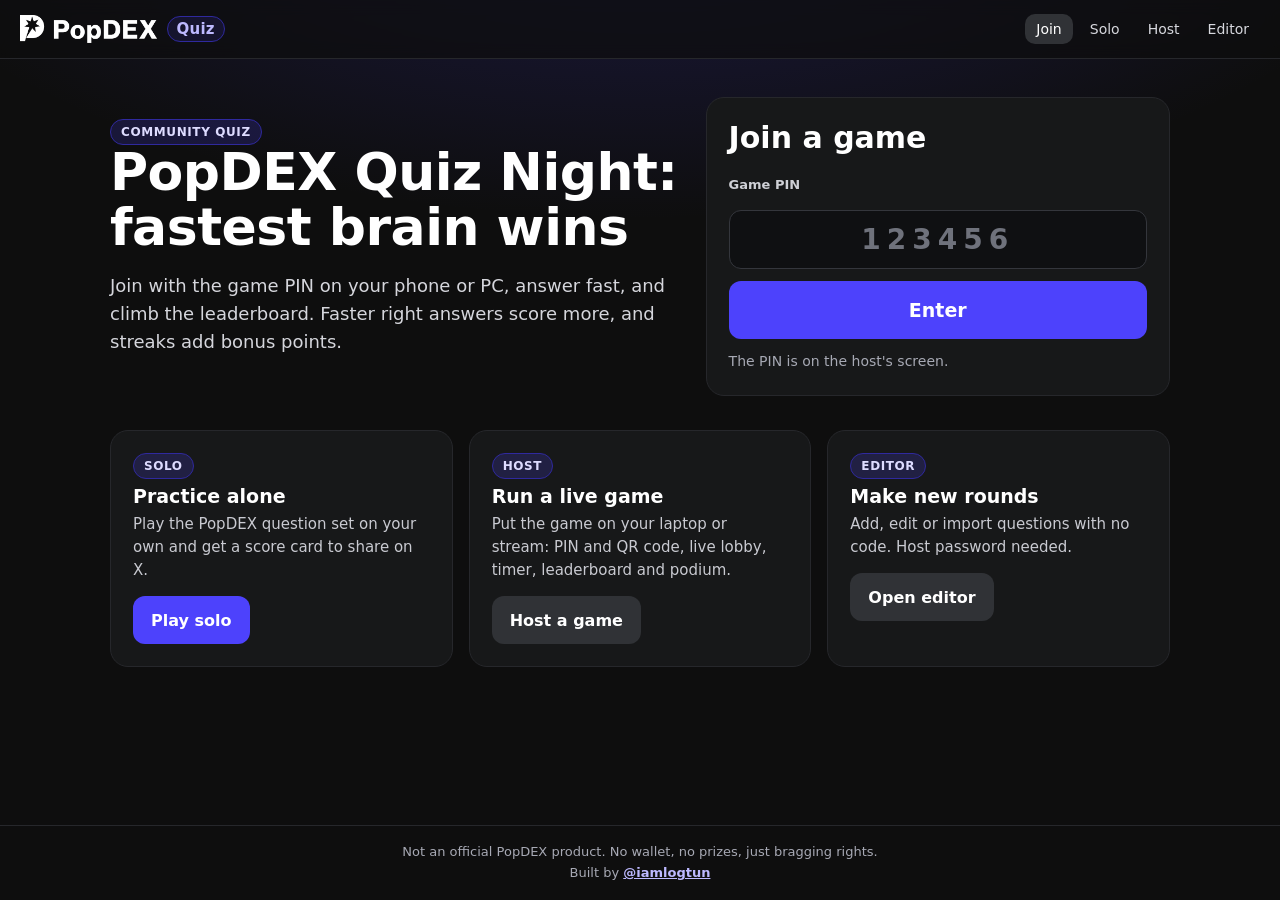
==== index.html @ 853902aa "Add site source, README and MIT license" ====
<!doctype html>
<html lang="en">
<head>
<meta charset="utf-8">
<meta name="viewport" content="width=device-width, initial-scale=1, viewport-fit=cover">
<title>PopDEX Quiz Night: fastest brain wins</title>
<meta name="description" content="Join with the game PIN on your phone or PC, answer fast, and climb the leaderboard.">
<meta name="theme-color" content="#0E0E0E">
<meta property="og:title" content="PopDEX Quiz Night: fastest brain wins">
<meta property="og:description" content="Join with the game PIN on your phone or PC, answer fast, and climb the leaderboard.">
<meta property="og:image" content="https://popdex-quiz.sites.tab.bot/og.png?v=2">
<meta name="twitter:card" content="summary_large_image">
<link rel="icon" href="favicon.png">
<link rel="apple-touch-icon" href="apple-touch-icon.png">
<link rel="stylesheet" href="styles.css?v=21">
</head>
<body>
<header class="top">
  <a class="brand" href="index.html"><img src="logo.png" alt="PopDEX" height="28"><span class="q">Quiz</span></a>
  <nav aria-label="Main"><a href="index.html" aria-current="page">Join</a><a href="solo.html">Solo</a><a href="host.html">Host</a><a href="editor.html">Editor</a></nav>
</header>
<main id="main">

<section class="hero">
  <div>
    <span class="pill">Community quiz</span>
    <h1>PopDEX Quiz Night: fastest brain wins</h1>
    <p class="lead">Join with the game PIN on your phone or PC, answer fast, and climb the leaderboard. Faster right answers score more, and streaks add bonus points.</p>
  </div>
  <form class="card join-box" id="joinForm" autocomplete="off">
    <h2>Join a game</h2>
    <label for="pin">Game PIN</label>
    <input id="pin" class="pin-input" inputmode="numeric" maxlength="7" placeholder="123456" required>
    <button class="btn primary big" type="submit">Enter</button>
    <p class="muted" style="margin:0;font-size:14px">The PIN is on the host's screen.</p>
  </form>
</section>
<section class="modes" aria-label="Ways to play">
  <div class="card"><span class="pill">Solo</span><h3>Practice alone</h3><p>Play the PopDEX question set on your own and get a score card to share on X.</p><a class="btn primary" href="solo.html">Play solo</a></div>
  <div class="card"><span class="pill">Host</span><h3>Run a live game</h3><p>Put the game on your laptop or stream: PIN and QR code, live lobby, timer, leaderboard and podium.</p><a class="btn" href="host.html">Host a game</a></div>
  <div class="card"><span class="pill">Editor</span><h3>Make new rounds</h3><p>Add, edit or import questions with no code. Host password needed.</p><a class="btn" href="editor.html">Open editor</a></div>
</section>

</main>
<footer>
  <div>Not an official PopDEX product. No wallet, no prizes, just bragging rights.</div>
  <div>Built by <a href="https://x.com/iamlogtun" target="_blank" rel="noopener">@iamlogtun</a></div>
</footer>
<script src="common.js?v=20"></script><script src="home.js?v=5"></script>
</body>
</html>
---- styles.css ----
:root{--p:#4D42FC;--p2:#645AFF;--p3:#8077FF;--p4:#BDB9FF;--p5:#DEDCFF;--d1:#2F299E;--d2:#201C5C;--bg:#0E0E0E;--bg2:#171819;--btn:#303236;--line:#26272b;--muted:#a7a9b4;
--a0:#4D42FC;--a1:#F0A23A;--a2:#18B58C;--a3:#E4487C;--ok:#22c55e;--bad:#ef4444;--r:14px;
font-family:ui-sans-serif,system-ui,-apple-system,"Segoe UI",Roboto,"Helvetica Neue",Arial,sans-serif}
*{box-sizing:border-box}
html,body{margin:0;background:var(--bg);color:#fff;-webkit-text-size-adjust:100%}
body{min-height:100vh;min-height:100dvh;display:flex;flex-direction:column;background:radial-gradient(1200px 600px at 50% -200px,rgba(77,66,252,.28),transparent 70%),var(--bg)}
a{color:var(--p4)}
a:focus-visible,button:focus-visible,input:focus-visible,select:focus-visible,textarea:focus-visible{outline:3px solid var(--p4);outline-offset:2px}
.top{display:flex;align-items:center;justify-content:space-between;gap:12px;padding:14px 20px;border-bottom:1px solid var(--line);background:rgba(14,14,14,.7);backdrop-filter:blur(8px);position:sticky;top:0;z-index:5}
.brand{display:flex;align-items:center;gap:10px;color:#fff;text-decoration:none;font-weight:800;letter-spacing:.2px}
.brand img{height:28px;width:auto;display:block}
.brand .q{font-weight:700;color:var(--p4);font-size:15px;padding:3px 9px;border:1px solid var(--d1);border-radius:999px;background:rgba(77,66,252,.12)}
.top nav{display:flex;gap:6px;flex-wrap:wrap}
.top nav a{color:#d7d8de;text-decoration:none;font-size:14px;padding:7px 11px;border-radius:10px}
.top nav a:hover,.top nav a[aria-current]{background:var(--btn);color:#fff}
main{flex:1;width:100%;max-width:1100px;margin:0 auto;padding:28px 20px 40px}
footer{border-top:1px solid var(--line);padding:16px 20px;color:var(--muted);font-size:13px;text-align:center;line-height:1.6}
footer a{color:var(--p4);font-weight:600}
h1{font-size:clamp(30px,5vw,52px);line-height:1.05;margin:0 0 12px;letter-spacing:-.5px}
h2{font-size:clamp(22px,3vw,30px);margin:0 0 10px}
p{line-height:1.55}
.muted{color:var(--muted)}
.card{background:var(--bg2);border:1px solid var(--line);border-radius:18px;padding:22px}
.btn{appearance:none;border:0;border-radius:12px;background:var(--btn);color:#fff;font:inherit;font-weight:700;font-size:16px;padding:13px 18px;cursor:pointer;display:inline-flex;align-items:center;justify-content:center;gap:8px;text-decoration:none;min-height:48px;transition:transform .06s,filter .15s}
.btn:hover{filter:brightness(1.15)}.btn:active{transform:translateY(1px)}
.btn.primary{background:var(--p)}.btn.ghost{background:transparent;border:1px solid var(--btn)}
.btn.danger{background:#3a1f25;color:#ffb4c0}
.btn[disabled],.btn[aria-disabled="true"]{opacity:.5;cursor:not-allowed}
.btn.is-busy{cursor:progress}
.btn.big{font-size:19px;padding:16px 24px;min-height:58px}
.row{display:flex;gap:12px;flex-wrap:wrap;align-items:center}
input,select,textarea{font:inherit;color:#fff;background:#0f1012;border:1px solid #34363c;border-radius:12px;padding:12px 14px;font-size:16px;width:100%}
input::placeholder,textarea::placeholder{color:#6f727c}
label{display:block;font-size:13px;font-weight:700;color:#cfd0d6;margin:0 0 6px}
.field{margin-bottom:14px}
.err{color:#ff9aa8;font-weight:600;min-height:1.4em;margin:8px 0 0}
.hide{display:none!important}
.pill{display:inline-block;font-size:12px;font-weight:800;letter-spacing:.6px;text-transform:uppercase;color:var(--p5);background:rgba(77,66,252,.18);border:1px solid var(--d1);padding:5px 10px;border-radius:999px}
.badge-community{font-size:12px;color:var(--muted)}
/* home */
.hero{display:grid;grid-template-columns:1.1fr .9fr;gap:28px;align-items:center;margin-top:10px}
.hero p.lead{font-size:18px;color:#d5d6dc;max-width:560px}
.join-box{display:flex;flex-direction:column;gap:12px}
.pin-input{font-size:28px;font-weight:800;text-align:center;letter-spacing:6px}
.modes{display:grid;grid-template-columns:repeat(3,1fr);gap:16px;margin-top:34px}
.modes .card h3{margin:6px 0 6px;font-size:19px}
.modes .card p{margin:0 0 14px;color:#c9cad1;font-size:15px}
@media (max-width:820px){.hero{grid-template-columns:1fr}.modes{grid-template-columns:1fr}}
/* answers */
.answers{display:grid;grid-template-columns:1fr 1fr;gap:12px}
.ans{position:relative;border:0;border-radius:var(--r);color:#fff;font:inherit;font-weight:800;font-size:18px;text-align:left;padding:18px 16px 18px 58px;min-height:84px;cursor:pointer;display:flex;align-items:center;line-height:1.25;word-break:break-word;box-shadow:inset 0 -4px 0 rgba(0,0,0,.25)}
.ans .shape{position:absolute;left:16px;top:50%;transform:translateY(-50%);width:28px;height:28px}
.ans.c0{background:var(--a0)}.ans.c1{background:var(--a1);color:#1d1406}.ans.c2{background:var(--a2);color:#04231a}.ans.c3{background:var(--a3)}
.ans[disabled]{cursor:default}
.ans.dim{opacity:.28}
.ans.right{outline:4px solid #fff;outline-offset:-4px}
.ans.picked{outline:4px solid #fff;outline-offset:2px}
.ans .tick{margin-left:auto;padding-left:10px;font-size:22px}
@media (max-width:520px){.answers{grid-template-columns:1fr}.ans{min-height:68px;font-size:17px}}
.answers.tf .ans{min-height:110px;font-size:22px}
@media (max-width:520px){.answers.tf{grid-template-columns:1fr 1fr}.answers.tf .ans{min-height:120px;padding:16px;justify-content:center;flex-direction:column;text-align:center}.answers.tf .ans .shape{position:static;transform:none;margin-bottom:8px}}
/* timer */
.timerbar{height:10px;border-radius:99px;background:#24252a;overflow:hidden;margin:10px 0 16px}
.timerbar i{display:block;height:100%;width:100%;background:linear-gradient(90deg,var(--p),var(--p3));transform-origin:left;transition:transform .2s linear}
.clock{width:84px;height:84px;border-radius:50%;display:grid;place-items:center;font-size:32px;font-weight:900;background:var(--d2);border:4px solid var(--p)}
.qtext{font-size:clamp(22px,3.6vw,40px);font-weight:800;line-height:1.2;margin:0}
.qmeta{display:flex;justify-content:space-between;align-items:center;gap:10px;color:var(--muted);font-weight:700;font-size:14px;margin-bottom:10px}
/* host */
.host-lobby{display:grid;grid-template-columns:1fr auto;gap:24px;align-items:start}
.pinbig{font-size:clamp(46px,8vw,96px);font-weight:900;letter-spacing:8px;line-height:1;color:#fff}
.joinurl{font-size:clamp(16px,2vw,22px);font-weight:700;color:var(--p4);word-break:break-all}
.qr{background:#fff;border-radius:16px;padding:12px;width:220px;height:220px}
.qr img,.qr svg{width:100%;height:100%;display:block;image-rendering:pixelated}
.chips{display:flex;flex-wrap:wrap;gap:10px;margin-top:14px}
.chip{background:var(--btn);border:0;color:#fff;font:inherit;font-weight:700;padding:10px 14px;border-radius:999px;font-size:16px;cursor:pointer;animation:pop .25s ease-out}
.chip:hover{background:#4a2330;text-decoration:line-through}
@keyframes pop{from{transform:scale(.6);opacity:0}to{transform:none;opacity:1}}
.dist{display:grid;grid-template-columns:repeat(4,1fr);gap:14px;align-items:end;height:220px;margin:20px 0}
.dist .bar{display:flex;flex-direction:column;justify-content:flex-end;align-items:center;height:100%;gap:8px}
.dist .bar i{display:block;width:100%;border-radius:10px 10px 4px 4px;min-height:8px;transition:height .5s}
.dist .bar b{font-size:22px}
.lb{list-style:none;padding:0;margin:0;display:flex;flex-direction:column;gap:8px}
.lb li{display:flex;align-items:center;gap:14px;background:var(--bg2);border:1px solid var(--line);border-radius:12px;padding:12px 16px;font-weight:800;font-size:18px}
.lb li .n{width:30px;color:var(--p4)}
.lb li .s{margin-left:auto;font-variant-numeric:tabular-nums}
.lb li .st{font-size:13px;color:#ffcf8a;font-weight:700}
.lb li:first-child{background:linear-gradient(90deg,rgba(77,66,252,.45),var(--bg2))}
.podium{display:grid;grid-template-columns:1fr 1fr 1fr;align-items:end;gap:14px;max-width:760px;margin:24px auto 30px}
.podium .pl{display:flex;flex-direction:column;align-items:center;gap:8px;text-align:center}
.podium .name{font-weight:900;font-size:20px;word-break:break-word}
.podium .pts{color:var(--p4);font-weight:800}
.podium .step{width:100%;border-radius:14px 14px 0 0;display:grid;place-items:center;font-size:44px;font-weight:900;animation:rise .8s ease-out both}
.podium .p1 .step{height:200px;background:linear-gradient(var(--p),var(--d1))}
.podium .p2 .step{height:150px;background:linear-gradient(var(--p3),var(--d1));animation-delay:.25s}
.podium .p3 .step{height:110px;background:linear-gradient(var(--d1),var(--d2));animation-delay:.5s}
@keyframes rise{from{transform:scaleY(0);transform-origin:bottom}to{transform:scaleY(1);transform-origin:bottom}}
table.rank{width:100%;border-collapse:collapse;font-size:15px}
table.rank th,table.rank td{padding:10px 8px;border-bottom:1px solid var(--line);text-align:left}
table.rank td.num,table.rank th.num{text-align:right;font-variant-numeric:tabular-nums}
.center{text-align:center}
.status-big{font-size:clamp(26px,6vw,40px);font-weight:900;margin:8px 0}
.feedback{border-radius:20px;padding:30px 20px;text-align:center}
.feedback.good{background:linear-gradient(160deg,#16a34a,#0f5c2e)}
.feedback.bad{background:linear-gradient(160deg,#dc2626,#6b1414)}
.feedback.none{background:var(--btn)}
.feedback .big{font-size:36px;font-weight:900;margin:4px 0}
.feedback .plus{font-size:24px;font-weight:900;background:rgba(0,0,0,.25);display:inline-block;padding:6px 14px;border-radius:999px;margin-top:8px}
.statbar{display:flex;justify-content:space-between;gap:10px;background:var(--bg2);border:1px solid var(--line);border-radius:14px;padding:12px 16px;font-weight:800;margin-top:14px}
.statbar span{color:var(--muted);font-weight:600;font-size:13px;display:block}
.spinner{width:42px;height:42px;border-radius:50%;border:5px solid var(--btn);border-top-color:var(--p);animation:spin 1s linear infinite;margin:20px auto}
@keyframes spin{to{transform:rotate(360deg)}}
.toast{position:fixed;left:50%;bottom:20px;transform:translateX(-50%);background:#24252a;border:1px solid #3a3c43;padding:12px 18px;border-radius:12px;font-weight:700;z-index:20;max-width:92vw}
/* editor */
.qedit{border:1px solid var(--line);border-radius:16px;padding:16px;margin-bottom:14px;background:var(--bg2)}
.qedit .opts{display:grid;grid-template-columns:1fr 1fr;gap:10px}
.qedit .opt{display:flex;gap:8px;align-items:center}
.qedit .opt input[type=radio]{width:22px;height:22px;flex:none;accent-color:var(--p)}
.qedit .head{display:flex;justify-content:space-between;align-items:center;gap:10px;margin-bottom:10px;flex-wrap:wrap}
.qedit .tools{display:flex;gap:6px}
.qedit .tools .btn{min-height:38px;padding:8px 12px;font-size:14px}
.grid2{display:grid;grid-template-columns:2fr 1fr 1fr;gap:10px}
@media (max-width:640px){.qedit .opts,.grid2{grid-template-columns:1fr}.host-lobby{grid-template-columns:1fr}.qr{margin:0 auto}}
.sticky-save{position:sticky;bottom:0;background:linear-gradient(transparent,var(--bg) 30%);padding:18px 0 6px;display:flex;gap:10px;flex-wrap:wrap}
canvas.card-preview{width:100%;max-width:560px;height:auto;border-radius:14px;display:block;margin:0 auto;border:1px solid var(--line)}
.wrap-narrow{max-width:560px;margin:0 auto}

@media (max-width:520px){.top{padding:10px 12px}.brand img{height:22px}.brand .q{display:none}.top nav{gap:2px;flex-wrap:nowrap}.top nav a{padding:6px 8px;font-size:13px}main{padding:20px 14px 32px}}
.ans.dim{filter:grayscale(.7)}

/* X identity (2026-10-31) */
.xin{display:flex;align-items:center;background:#0f1012;border:1px solid #34363c;border-radius:12px;overflow:hidden}
.xin:focus-within{outline:2px solid var(--p3,#8077FF);outline-offset:1px}
.xin .at{padding:0 4px 0 14px;color:var(--muted,#a7a9b4);font-weight:800;font-size:18px}
.xin input{border:0 !important;outline:0 !important;background:transparent !important;flex:1;min-width:0;box-shadow:none !important;padding-left:2px !important}
.xprev{display:flex;align-items:center;gap:12px;min-height:64px;padding:10px 14px;border-radius:12px;background:rgba(77,66,252,.10);border:1px dashed rgba(189,185,255,.3);font-size:15px;line-height:1.35}
.xprev[data-state="found"]{border-style:solid;border-color:rgba(128,119,255,.8);background:rgba(77,66,252,.22)}
.xprev[data-state="notfound"],.xprev[data-state="invalid"]{border-color:rgba(255,107,129,.6);background:rgba(255,107,129,.08)}
.xprev .xp-err{color:#ff8fa1;font-weight:700}
.xprev .xp-ok{margin-left:auto;color:#7dffb0;font-weight:900;font-size:22px}
.xprev .who-n{font-size:18px}
.xp-spin{width:20px;height:20px;border-radius:50%;border:3px solid rgba(189,185,255,.25);border-top-color:#BDB9FF;animation:spin .8s linear infinite;flex:none}
@keyframes spin{to{transform:rotate(360deg)}}
.av{width:32px;height:32px;border-radius:50%;object-fit:cover;flex:none;background:#2F299E;display:inline-grid;place-items:center;color:#fff;font-weight:900;font-size:14px;vertical-align:middle}
.av.xp-av{width:48px;height:48px;font-size:20px}
.av.lg{width:84px;height:84px;font-size:34px;border:3px solid #8077FF}
.av.pod{width:64px;height:64px;font-size:26px;border:3px solid #8077FF}
.who{display:inline-flex;align-items:center;gap:10px;min-width:0;max-width:100%;vertical-align:middle}
.who-t{display:flex;flex-direction:column;min-width:0;line-height:1.2;text-align:left}
.who-n{font-weight:800;overflow:hidden;text-overflow:ellipsis;white-space:nowrap}
.who-h{font-weight:600;font-size:.78em;color:var(--p4,#BDB9FF);overflow:hidden;text-overflow:ellipsis;white-space:nowrap}
.who.sm .av{width:26px;height:26px;font-size:12px}
.statbar span.who{display:inline-flex;align-items:center;gap:8px;color:#fff;font-size:inherit;margin-top:2px}
.statbar span.who-t{display:flex;flex-direction:column;color:#fff;font-size:inherit}
.statbar span.who-n{display:block;color:#fff;font-size:15px;font-weight:800}
.statbar span.who-h{display:block;font-size:12px;color:var(--p4,#BDB9FF);font-weight:600}
.statbar span.av{display:inline-grid;font-size:12px;color:#fff}
.statbar > div{min-width:0}
.statbar .sb-who{flex:1 1 auto;max-width:55%}
.chip{display:inline-flex;align-items:center;max-width:100%;padding:6px 14px 6px 6px}
.chip .who-h{font-size:12px}
.lb li{min-width:0}
.lb li .who{flex:0 1 auto;min-width:0}
.podium .pl{min-width:0}
.podium .name{max-width:100%;overflow:hidden;text-overflow:ellipsis}
.podium .hdl{color:var(--p4,#BDB9FF);font-weight:600;font-size:14px;margin-top:-6px;max-width:100%;overflow:hidden;text-overflow:ellipsis;white-space:nowrap}
table.rank td a{color:var(--p4,#BDB9FF)}
.me-big{display:flex;flex-direction:column;align-items:center;gap:4px;margin:6px 0 4px}
.me-big .who-n{font-size:22px;max-width:100%}
.me-big .who-h{font-size:15px}
.solo-id{display:flex;flex-direction:column;gap:10px;text-align:left;max-width:420px;margin:16px auto 6px}

.chips .chip{font-size:19px;gap:0}
.chips .chip .av{width:40px;height:40px;font-size:16px}
.chips .chip .who-h{font-size:13px}

/* "Select two answers" (2026-10-31) */
.badge2{display:inline-block;font-size:12px;font-weight:900;letter-spacing:.5px;text-transform:uppercase;color:#fff;background:var(--p,#4D42FC);padding:4px 10px;border-radius:999px;vertical-align:middle}
.multi-hint{margin:0 0 12px;display:flex;gap:10px;align-items:center;flex-wrap:wrap}
.ans.sel{outline:4px solid #fff;outline-offset:2px;transform:scale(.98)}
.ans.sel::after{content:"✓";position:absolute;right:12px;top:10px;width:28px;height:28px;border-radius:50%;background:#fff;color:#111;font-size:18px;font-weight:900;display:flex;align-items:center;justify-content:center}
.multi-pick .answers:has(.ans.sel ~ .ans.sel) .ans:not(.sel),.multi-pick .answers:has(.ans.sel + .ans.sel) .ans:not(.sel){opacity:.55}
.multi-submit{width:100%;margin-top:14px}
.multi-submit[disabled]{opacity:.45;cursor:not-allowed}
.multi-tip{margin:-2px 0 8px;font-size:14px;color:var(--p5,#BDB9FF)}
.qedit .opt input[type=checkbox]{width:22px;height:22px;flex:none;accent-color:var(--p)}

/* "Type the answer" (2026-10-31) */
.typein input{font-size:20px;padding:14px 16px;border-radius:14px;width:100%;box-sizing:border-box}
.typein .multi-submit{margin-top:12px}
.typed-locked,.text-answer{display:flex;flex-direction:column;gap:4px;align-items:center;text-align:center;background:var(--btn,#1d1e22);border-radius:16px;padding:16px;overflow-wrap:anywhere}
.typed-locked b,.text-answer b{font-size:24px;font-weight:900}
.text-answer{border:2px solid #16a34a}
.text-answer.big-ans b{font-size:44px}
.text-answer small{font-size:15px;color:var(--p5,#BDB9FF);font-weight:600}
.ok-t{color:#4ade80}.bad-t{color:#f87171}
.text-wait{text-align:center;font-size:22px;font-weight:800;padding:26px 10px;color:var(--p5,#BDB9FF)}
.typing-dots{display:inline-flex;gap:5px;margin-right:8px;vertical-align:middle}
.typing-dots i{width:9px;height:9px;border-radius:50%;background:currentColor;animation:pqdot 1.2s infinite ease-in-out}
.typing-dots i:nth-child(2){animation-delay:.15s}.typing-dots i:nth-child(3){animation-delay:.3s}
@keyframes pqdot{0%,80%,100%{opacity:.25;transform:translateY(0)}40%{opacity:1;transform:translateY(-4px)}}
@media (prefers-reduced-motion:reduce){.typing-dots i{animation:none}}
.text-stats{display:grid;grid-template-columns:repeat(3,1fr);gap:10px;margin:16px 0}
.text-stats div{background:var(--btn,#1d1e22);border-radius:14px;padding:12px;text-align:center}
.text-stats b{display:block;font-size:32px;font-weight:900}.text-stats span{color:var(--muted,#a7a9b4);font-size:14px}
.wrong-list ol{list-style:none;margin:0;padding:0;display:grid;gap:8px}
.wrong-list li{display:flex;justify-content:space-between;gap:12px;background:rgba(220,38,38,.15);border:1px solid rgba(220,38,38,.4);border-radius:12px;padding:10px 14px;font-weight:700}
.wrong-list .wt{overflow-wrap:anywhere;min-width:0}.wrong-list .wn{flex:none;color:#fca5a5}
.qedit .text-acc{grid-template-columns:1fr}
.qedit .text-acc .opt .btn{min-height:40px;padding:6px 12px}

/* episode badge (2026-11-01) */
.ep-badge{display:inline-block;font-size:12px;font-weight:900;letter-spacing:.6px;color:#0E0E0E;background:#AEF061;padding:5px 10px;border-radius:999px;line-height:1.2;vertical-align:middle;white-space:nowrap}
.ep-badge.lg{font-size:clamp(16px,2.4vw,26px);padding:6px 14px}
.pin-ep{display:flex;align-items:center;flex-wrap:wrap;gap:10px 14px}
.btn.ep-edit{min-height:34px;padding:6px 10px;font-size:13px}
h1 .ep-badge{vertical-align:middle;margin-left:6px}

/* sound on/off button (sound.js, 2026-11-01) */
.snd-btn{flex:0 0 auto;display:inline-flex;align-items:center;justify-content:center;width:38px;height:38px;padding:0;margin-left:2px;border-radius:10px;border:1px solid var(--line);background:var(--btn);color:#fff;cursor:pointer;-webkit-tap-highlight-color:transparent}
.snd-btn:hover{border-color:var(--p3,#8077FF)}
.snd-btn:focus-visible{outline:2px solid var(--p3,#8077FF);outline-offset:2px}
.snd-btn.off{color:#a7a9b4;background:transparent}
.top nav{margin-left:auto}
@media (max-width:520px){.snd-btn{width:34px;height:34px}}

/* auto-advance + phone leaderboard (2026-11-01) */
.autobar{margin:14px 0 0;text-align:left}
.autobar .autotxt{font-weight:800;font-size:15px;color:var(--p5)}
.autobar .timerbar{margin:8px 0 0;height:8px}
.autobar .timerbar i{transition:transform .2s linear}
.autobar.paused .autotxt{color:#ffcf8a}
.autobar.paused .timerbar i{background:#5a5c66}
#pauseBtn.on{border-color:#ffcf8a;color:#ffcf8a}
.mv{font-size:12px;font-weight:800;white-space:nowrap}
.mv.up{color:var(--ok)}
.mv.down{color:var(--bad)}
.lb-title{margin:18px 0 10px;font-size:20px}
.lb-phone{text-align:left}
.lb-phone li{font-size:15px;padding:9px 12px;gap:10px}
.lb-phone li .n{width:22px}
.lb li.me{border:2px solid #AEF061;background:linear-gradient(90deg,rgba(174,240,97,.18),var(--bg2))}
.you-tag{font-size:11px;font-weight:900;color:#0E0E0E;background:#AEF061;padding:2px 7px;border-radius:999px;white-space:nowrap}
.lb li.you-row{justify-content:center;margin-top:6px}
.you-line{font-weight:900}
.ended-box .row .btn{min-width:140px}

/* late joining (2026-11-01): note on a late joiner's phone */
.late-note{display:table;margin:0 auto 12px;padding:6px 12px;border-radius:999px;background:rgba(100,90,255,.18);border:1px solid rgba(128,119,255,.45);color:#DEDCFF;font-size:13px;font-weight:700;text-align:center;transition:opacity .4s}
.late-note.gone{opacity:0}

/* ---- 2026-11-01 evening: phone leaderboard top 10 (compact; countdown pinned at the top) ---- */
.lb-card .autobar{position:sticky;top:0;z-index:4;margin:-8px -10px 12px;padding:8px 10px 10px;background:var(--bg2);border-radius:12px;box-shadow:0 6px 14px -8px rgba(0,0,0,.8)}
.lb-card .status-big{margin:10px 0 2px}
.lb-card .status-big + p{margin:4px 0}
.lb-card .lb-title{margin:12px 0 8px;font-size:18px}
.lb10{gap:5px}
.lb10 li{font-size:14px;padding:6px 10px;gap:8px;border-radius:10px}
.lb10 li .n{width:20px;font-size:13px}
.lb10 li .av{width:26px;height:26px;font-size:11px}
.lb10 li .who-h{font-size:11px}
.lb10 li.you-row{padding:8px 10px}

/* ---- metallic podium: gold / silver / bronze ---- */
.podium.metal{--gold:linear-gradient(160deg,#FFF7C9 0%,#FBDD6E 16%,#E8B021 38%,#B97A06 55%,#F6CF52 72%,#FFF0A6 82%,#A86E02 100%);
  --silver:linear-gradient(160deg,#FFFFFF 0%,#E9ECF1 16%,#B9C0CA 38%,#878F9B 55%,#D7DCE3 72%,#F7F8FA 82%,#737B87 100%);
  --bronze:linear-gradient(160deg,#FFE0C2 0%,#F0AE73 16%,#C77735 38%,#8E4A1A 55%,#DC9154 72%,#F7C495 82%,#6E3510 100%);
  position:relative;gap:12px;margin:34px auto 30px;padding-top:6px}
.podium.metal .pl{position:relative}
.podium.metal .avwrap{position:relative;display:grid;place-items:center;margin-bottom:2px}
.podium.metal .ring{display:inline-grid;place-items:center;padding:4px;border-radius:50%;position:relative}
.podium.metal .ring .av{border:3px solid #141416;margin:0}
.podium.metal .gold .ring{background:var(--gold);box-shadow:0 0 0 1px rgba(255,240,170,.35),0 0 26px 4px rgba(249,200,60,.45)}
.podium.metal .silver .ring{background:var(--silver);box-shadow:0 0 0 1px rgba(255,255,255,.3),0 0 20px 2px rgba(210,218,230,.32)}
.podium.metal .bronze .ring{background:var(--bronze);box-shadow:0 0 0 1px rgba(255,210,170,.3),0 0 20px 2px rgba(220,140,80,.32)}
.podium.metal .gold .ring .av{width:84px;height:84px;font-size:32px}
.podium.metal .crown{position:absolute;top:-30px;left:50%;width:44px;height:28px;transform:translateX(-50%) rotate(-8deg);filter:drop-shadow(0 2px 6px rgba(249,200,60,.55));z-index:2}
.podium.metal .name{font-size:19px}
.podium.metal .pts{font-weight:900;font-variant-numeric:tabular-nums;-webkit-background-clip:text;background-clip:text;color:transparent}
.podium.metal .gold .pts{background-image:linear-gradient(90deg,#FBDD6E,#FFF3B8,#E8B021)}
.podium.metal .silver .pts{background-image:linear-gradient(90deg,#C9CED6,#FFFFFF,#A9B0BA)}
.podium.metal .bronze .pts{background-image:linear-gradient(90deg,#E59A5B,#FFD2A6,#C77735)}
.podium.metal .step{position:relative;overflow:hidden;align-items:start;padding-top:16px;border-radius:14px 14px 4px 4px;
  box-shadow:inset 0 2px 0 rgba(255,255,255,.65),inset 0 -10px 18px rgba(0,0,0,.28),inset 2px 0 0 rgba(255,255,255,.25),inset -2px 0 0 rgba(0,0,0,.18)}
.podium.metal .gold .step{background:var(--gold);box-shadow:inset 0 2px 0 rgba(255,255,255,.7),inset 0 -10px 18px rgba(90,55,0,.35),0 0 40px -6px rgba(249,200,60,.55)}
.podium.metal .silver .step{background:var(--silver);box-shadow:inset 0 2px 0 rgba(255,255,255,.8),inset 0 -10px 18px rgba(40,45,55,.3),0 0 30px -8px rgba(220,226,236,.4)}
.podium.metal .bronze .step{background:var(--bronze);box-shadow:inset 0 2px 0 rgba(255,225,195,.7),inset 0 -10px 18px rgba(60,25,5,.35),0 0 30px -8px rgba(220,140,80,.42)}
.podium.metal .step::after{content:"";position:absolute;inset:-20% auto -20% 0;width:45%;background:linear-gradient(105deg,transparent 0%,rgba(255,255,255,0) 20%,rgba(255,255,255,.7) 50%,rgba(255,255,255,0) 80%,transparent 100%);transform:translateX(-160%) skewX(-12deg);animation:pqshine 3.6s ease-in-out 1.2s infinite;pointer-events:none}
.podium.metal .silver .step::after{animation-delay:1.6s}
.podium.metal .bronze .step::after{animation-delay:2s}
@keyframes pqshine{0%{transform:translateX(-160%) skewX(-12deg)}45%,100%{transform:translateX(330%) skewX(-12deg)}}
.podium.metal .medal{width:58px;height:58px;border-radius:50%;display:grid;place-items:center;font-size:30px;font-weight:900;position:relative;z-index:1;
  border:3px solid rgba(255,255,255,.55);box-shadow:0 4px 10px rgba(0,0,0,.35),inset 0 -4px 8px rgba(0,0,0,.25),inset 0 3px 6px rgba(255,255,255,.6)}
.podium.metal .gold .medal{background:radial-gradient(circle at 35% 30%,#FFF8D2,#F6CF52 40%,#C8890A 75%,#8A5A00);color:#6B4300;text-shadow:0 1px 0 rgba(255,245,200,.8)}
.podium.metal .silver .medal{background:radial-gradient(circle at 35% 30%,#FFFFFF,#D9DEE5 40%,#9BA3AE 75%,#636B76);color:#3E444D;text-shadow:0 1px 0 rgba(255,255,255,.85)}
.podium.metal .bronze .medal{background:radial-gradient(circle at 35% 30%,#FFE6CC,#E3995A 40%,#A85D24 75%,#6B330E);color:#4E2408;text-shadow:0 1px 0 rgba(255,220,190,.7)}
.podium.metal .spk{position:absolute;font-style:normal;color:#FFF1A8;text-shadow:0 0 8px rgba(255,220,100,.95);font-size:16px;opacity:0;animation:pqtw 2.4s ease-in-out infinite;z-index:2;pointer-events:none}
.podium.metal .spk.s1{top:-6px;left:-14px}.podium.metal .spk.s2{top:12px;right:-18px;font-size:12px;animation-delay:.7s}
.podium.metal .spk.s3{bottom:4px;left:-20px;font-size:11px;animation-delay:1.3s}.podium.metal .spk.s4{top:-26px;right:-6px;font-size:13px;animation-delay:1.9s}
@keyframes pqtw{0%,100%{opacity:0;transform:scale(.4) rotate(0)}50%{opacity:1;transform:scale(1.1) rotate(45deg)}}
.podium.metal .p1 .step{height:210px}.podium.metal .p2 .step{height:155px}.podium.metal .p3 .step{height:115px}
/* compact podium on phones (player final screen, ended screen) */
.podium.metal.mini{gap:8px;margin:30px auto 6px;max-width:360px}
.podium.metal.mini .ring{padding:3px}
.podium.metal.mini .av.pod{width:46px;height:46px;font-size:18px;border-width:2px}
.podium.metal.mini .gold .ring .av{width:58px;height:58px;font-size:22px}
.podium.metal.mini .crown{top:-24px;width:34px;height:22px}
.podium.metal.mini .name{font-size:14px}
.podium.metal.mini .hdl{font-size:12px;margin-top:-6px}
.podium.metal.mini .pts{font-size:13px}
.podium.metal.mini .step{padding-top:10px}
.podium.metal.mini .medal{width:38px;height:38px;font-size:19px;border-width:2px}
.podium.metal.mini .p1 .step{height:112px}.podium.metal.mini .p2 .step{height:84px}.podium.metal.mini .p3 .step{height:62px}
.podium.metal.mini .spk{font-size:12px}
@media (max-width:520px){
  .podium.metal:not(.mini){gap:8px;margin-top:36px}
  .podium.metal:not(.mini) .av.pod{width:52px;height:52px;font-size:20px}
  .podium.metal:not(.mini) .gold .ring .av{width:64px;height:64px;font-size:24px}
  .podium.metal:not(.mini) .name{font-size:15px}
  .podium.metal:not(.mini) .medal{width:44px;height:44px;font-size:22px}
  .podium.metal:not(.mini) .p1 .step{height:150px}.podium.metal:not(.mini) .p2 .step{height:112px}.podium.metal:not(.mini) .p3 .step{height:84px}
}
.confetti{position:absolute;inset:-40px 0 0 0;pointer-events:none;overflow:hidden;z-index:5}
.confetti i{position:absolute;top:-14px;width:7px;height:12px;border-radius:2px;opacity:0;animation:pqfall linear forwards}
@keyframes pqfall{0%{opacity:0;transform:translate(0,0) rotate(0)}8%{opacity:1}85%{opacity:1}100%{opacity:0;transform:translate(var(--x),420px) rotate(var(--r))}}
@media (prefers-reduced-motion:reduce){
  .podium.metal .step{animation:none}
  .podium.metal .step::after{animation:none;display:none}
  .podium.metal .spk{animation:none;opacity:.85}
  .confetti{display:none}
}

/* v16 tweaks: keep the player's own row on screen at 390px; podium names never break mid-word */
.lb-card .status-big{font-size:26px;margin:8px 0 0}
.lb-card .status-big + p{font-size:17px !important;margin:2px 0 0}
.lb-card .status-big ~ p.muted{margin:2px 0 0;font-size:14px}
.lb-card .lb-title{margin:10px 0 6px;font-size:17px}
.podium.metal .name{white-space:nowrap;overflow:hidden;text-overflow:ellipsis;max-width:100%}
.podium.metal.mini{grid-template-columns:1fr 1.25fr 1fr}
@media (max-width:520px){.podium.metal{grid-template-columns:1fr 1.25fr 1fr}}

/* host top-10 leaderboard: compact rows so all 10 + the countdown fit a laptop screen (1280x800) */
.lb-host{gap:5px}
.lb-host li{padding:7px 14px;font-size:17px;border-radius:10px}
.lb-host li .av{width:28px;height:28px;font-size:12px}
.lb-host li .who-h{font-size:12px}
.card:has(> .lb-host) > h2{margin:0 0 2px}
.card:has(> .lb-host) > p.muted{margin-bottom:10px}
@media (max-width:520px){.lb-host li{font-size:15px;padding:6px 10px;gap:8px}.lb-host li .n{width:20px}}

/* player lobby "who's here" list (2026-11-01) */
.whos-here{margin-top:14px;padding:14px 14px 12px;text-align:left}
.wh-head{display:flex;align-items:center;justify-content:space-between;gap:10px;margin:0 0 10px}
.wh-head h3{margin:0;font-size:17px;font-weight:900;letter-spacing:.2px}
.wh-grid{list-style:none;margin:0;padding:2px;display:grid;grid-template-columns:repeat(auto-fill,minmax(150px,1fr));gap:8px;max-height:min(38vh,320px);overflow-y:auto;overscroll-behavior:contain;-webkit-overflow-scrolling:touch;scrollbar-width:thin;scrollbar-color:var(--d1) transparent}
.wh-grid::-webkit-scrollbar{width:6px}.wh-grid::-webkit-scrollbar-thumb{background:var(--d1);border-radius:6px}
.wh{display:flex;align-items:center;gap:8px;min-width:0;padding:6px 8px 6px 6px;border-radius:12px;background:rgba(77,66,252,.12);border:1px solid var(--d2)}
.wh .av{width:30px;height:30px;font-size:13px}
.wh-t{display:flex;flex-direction:column;min-width:0;flex:1;line-height:1.2}
.wh-n{font-weight:800;font-size:14px;white-space:nowrap;overflow:hidden;text-overflow:ellipsis}
.wh-h{font-size:12px;color:var(--p4);white-space:nowrap;overflow:hidden;text-overflow:ellipsis}
.wh.you{background:rgba(174,240,97,.12);border-color:#AEF061}
.wh-you{flex:none;font-size:11px;font-weight:900;text-transform:uppercase;letter-spacing:.5px;color:#0E0E0E;background:#AEF061;border-radius:999px;padding:2px 7px}
.wh.pop{animation:whpop .45s cubic-bezier(.2,1.4,.4,1) both}
@keyframes whpop{0%{opacity:0;transform:scale(.6)}100%{opacity:1;transform:none}}
@media (prefers-reduced-motion:reduce){.wh.pop{animation:none}}
.lobby-me{padding:18px 18px 16px}
.lobby-me .status-big{margin:6px 0 4px}
.lobby-me .av.lg{width:64px;height:64px;font-size:26px}
.lobby-me p.muted{margin:8px 0 0}
.lobby-me .spinner{width:28px;height:28px;border-width:4px;margin:10px auto 0}
.wh.you{grid-column:1/-1}

/* Podium option D: Arena Reveal (Nov 2 2026) */
/* Option D — Arena Reveal */
.podium.vD{--gold:linear-gradient(90deg,#9A6400,#E8B021 20%,#FFF3B8 45%,#F6CF52 60%,#B97A06 85%,#7A4E00);
  --silver:linear-gradient(90deg,#5F6670,#AEB5BF 20%,#FFFFFF 45%,#D9DEE5 60%,#8C949F 85%,#4F555E);
  --bronze:linear-gradient(90deg,#6B330E,#C7712F 20%,#FFD2A6 45%,#E59A5B 60%,#A85D24 85%,#5A2A0A);
  position:relative;isolation:isolate;display:grid;grid-template-columns:1fr 1.15fr 1fr;align-items:end;gap:10px;max-width:760px;margin:10px auto 30px;padding:70px 10px 34px;
  border-radius:22px;overflow:hidden;background:radial-gradient(120% 70% at 50% 0%,#201C5C 0%,#120f33 45%,#0b0b14 80%)}
/* spotlights from above */
.podium.vD .lights{position:absolute;inset:0;z-index:-1;pointer-events:none}
.podium.vD .lights b{position:absolute;top:-10%;width:46%;height:100%;transform-origin:50% 0;-webkit-mask:linear-gradient(180deg,#000,rgba(0,0,0,.5) 60%,transparent 92%);mask:linear-gradient(180deg,#000,rgba(0,0,0,.5) 60%,transparent 92%);filter:blur(5px)}
.podium.vD .lights .l1{left:27%;background:linear-gradient(180deg,rgba(255,243,184,.55),rgba(249,212,92,.12));clip-path:polygon(44% 0,56% 0,100% 100%,0 100%);animation:vDsway1 6s ease-in-out infinite}
.podium.vD .lights .l2{left:-6%;background:linear-gradient(180deg,rgba(189,185,255,.45),rgba(100,90,255,.08));clip-path:polygon(40% 0,52% 0,100% 100%,10% 100%);transform:rotate(14deg);animation:vDsway2 7s ease-in-out infinite}
.podium.vD .lights .l3{right:-6%;background:linear-gradient(180deg,rgba(189,185,255,.45),rgba(100,90,255,.08));clip-path:polygon(48% 0,60% 0,90% 100%,0 100%);transform:rotate(-14deg);animation:vDsway3 7s ease-in-out infinite}
/* confetti sprinkle */
.podium.vD .bits{position:absolute;inset:0 0 45% 0;z-index:-1;pointer-events:none}
.podium.vD .bits i{position:absolute;width:6px;height:10px;border-radius:1px;transform:rotate(var(--r));opacity:.9;animation:vDflutter 3.4s ease-in-out infinite}
.podium.vD .bits i:nth-child(3n){width:5px;height:5px;border-radius:50%}
/* curved stage floor */
.podium.vD .stage{position:absolute;z-index:-1;left:-8%;right:-8%;bottom:-70px;height:150px;border-radius:50%;
  background:radial-gradient(60% 60% at 50% 30%,#4D42FC 0%,#2F299E 40%,#1a1659 70%,#0e0c2a 100%);border-top:2px solid #BDB9FF;box-shadow:0 -10px 40px rgba(128,119,255,.55),inset 0 12px 30px rgba(222,220,255,.25)}
.podium.vD .pl{display:flex;flex-direction:column;align-items:center;min-width:0;text-align:center}
.podium.vD .float{display:flex;flex-direction:column;align-items:center;max-width:100%;min-width:0;padding-bottom:12px;animation:vDpop .6s cubic-bezier(.2,.9,.3,1.3) both}
.podium.vD .float .avwrap{animation:vDbob 3.2s ease-in-out infinite}
.podium.vD .avwrap{position:relative;display:grid;place-items:center;margin-bottom:6px}
.podium.vD .ring{position:relative;display:inline-grid;place-items:center;padding:3px;border-radius:50%;background:linear-gradient(160deg,#BDB9FF,#4D42FC)}
.podium.vD .ring::after{content:"";position:absolute;inset:-8px;border-radius:50%;border:2px solid rgba(189,185,255,.45);box-shadow:0 0 18px rgba(128,119,255,.6),inset 0 0 12px rgba(128,119,255,.4)}
.podium.vD .gold .ring{background:var(--gold)}.podium.vD .gold .ring::after{border-color:rgba(249,212,92,.6);box-shadow:0 0 26px rgba(249,200,60,.55),inset 0 0 14px rgba(249,200,60,.35)}
.podium.vD .silver .ring{background:var(--silver)}.podium.vD .bronze .ring{background:var(--bronze)}
.podium.vD .ring .av{border:3px solid #141416;margin:0;width:64px;height:64px}
.podium.vD .gold .ring .av{width:86px;height:86px;font-size:32px}
.podium.vD .crown{position:absolute;top:-34px;left:50%;width:44px;height:28px;transform:translateX(-50%) rotate(-8deg);filter:drop-shadow(0 2px 6px rgba(249,200,60,.7));z-index:2}
.podium.vD .name{font-weight:900;font-size:18px;line-height:1.2;max-width:100%;overflow:hidden;text-overflow:ellipsis;white-space:nowrap;text-shadow:0 2px 8px rgba(0,0,0,.6)}
.podium.vD .hdl{margin-top:1px;line-height:1.2;color:var(--p4);font-weight:600;font-size:13px;max-width:100%;overflow:hidden;text-overflow:ellipsis;white-space:nowrap}
/* round pedestals (cylinders) */
.podium.vD .ped{position:relative;width:100%;animation:vDrise .8s cubic-bezier(.2,.9,.3,1.1) both}
.podium.vD .cap{position:relative;z-index:2;height:26px;margin-bottom:-13px;border-radius:50%;background:var(--rim);box-shadow:0 0 18px var(--glow)}
.podium.vD .cap::after{content:"";position:absolute;inset:3px 5px;border-radius:50%;background:radial-gradient(70% 90% at 50% 40%,#8077FF,#4D42FC 60%,#2F299E)}
.podium.vD .body{position:relative;display:flex;flex-direction:column;align-items:center;justify-content:flex-start;padding-top:18px;border-radius:0 0 50% 50% / 0 0 13px 13px;
  background:linear-gradient(90deg,#16133f 0%,#2F299E 22%,#4D42FC 46%,#2F299E 70%,#120f33 100%);box-shadow:inset 0 -6px 12px rgba(0,0,0,.35)}
.podium.vD .gold{--rim:var(--gold);--glow:rgba(249,200,60,.55)}.podium.vD .silver{--rim:var(--silver);--glow:rgba(210,218,230,.4)}.podium.vD .bronze{--rim:var(--bronze);--glow:rgba(220,140,80,.45)}
.podium.vD .p1 .body{height:150px}.podium.vD .p2 .body{height:110px}.podium.vD .p3 .body{height:84px}
.podium.vD .num{font-size:44px;line-height:1;font-weight:900;-webkit-background-clip:text;background-clip:text;color:transparent;background-image:var(--rim);filter:drop-shadow(0 2px 0 rgba(0,0,0,.6))}
.podium.vD .p1 .num{font-size:56px}
.podium.vD .pts{margin-top:4px;font-weight:900;font-size:16px;font-variant-numeric:tabular-nums;white-space:nowrap;color:#fff}
.podium.vD .pts small{font-size:.7em;color:var(--p4)}
/* the reveal: 3rd, then 2nd, then 1st */
.podium.vD .p3 .ped{animation-delay:.2s}.podium.vD .p3 .float{animation-delay:.7s}
.podium.vD .p2 .ped{animation-delay:1.1s}.podium.vD .p2 .float{animation-delay:1.6s}
.podium.vD .p1 .ped{animation-delay:2.1s}.podium.vD .p1 .float{animation-delay:2.7s}
.podium.vD .p2 .float .avwrap{animation-delay:-1.1s}.podium.vD .p3 .float .avwrap{animation-delay:-2.2s}
@keyframes vDrise{from{transform:translateY(110%);opacity:0}to{transform:none;opacity:1}}
@keyframes vDpop{from{opacity:0;transform:translateY(20px) scale(.6)}to{opacity:1;transform:none}}
@keyframes vDbob{0%,100%{transform:translateY(0)}50%{transform:translateY(-6px)}}
@keyframes vDflutter{0%,100%{translate:0 0}50%{translate:3px 6px}}
@keyframes vDsway1{0%,100%{transform:rotate(-3deg)}50%{transform:rotate(3deg)}}
@keyframes vDsway2{0%,100%{transform:rotate(12deg)}50%{transform:rotate(18deg)}}
@keyframes vDsway3{0%,100%{transform:rotate(-12deg)}50%{transform:rotate(-18deg)}}
/* compact (player phone) */
.podium.vD.mini{gap:6px;max-width:360px;margin:6px -8px 4px;padding:52px 6px 26px;border-radius:18px}
.podium.vD.mini .float{padding-bottom:8px}
.podium.vD.mini .ring{padding:2px}.podium.vD.mini .ring::after{inset:-6px}
.podium.vD.mini .ring .av{width:44px;height:44px;font-size:17px;border-width:2px}
.podium.vD.mini .gold .ring .av{width:58px;height:58px;font-size:22px}
.podium.vD.mini .crown{top:-27px;width:34px;height:22px}
.podium.vD.mini .avwrap{margin-bottom:8px}
.podium.vD.mini .name{font-size:13px;letter-spacing:-.2px}.podium.vD.mini .hdl{font-size:11px}
.podium.vD.mini .cap{height:18px;margin-bottom:-9px}.podium.vD.mini .cap::after{inset:2px 4px}
.podium.vD.mini .body{padding-top:12px;border-radius:0 0 50% 50% / 0 0 9px 9px}
.podium.vD.mini .p1 .body{height:104px}.podium.vD.mini .p2 .body{height:80px}.podium.vD.mini .p3 .body{height:62px}
.podium.vD.mini .num{font-size:30px}.podium.vD.mini .p1 .num{font-size:38px}
.podium.vD.mini .pts{font-size:12.5px;margin-top:2px}
.podium.vD.mini .stage{bottom:-56px;height:110px}
@media (max-width:600px){.podium.vD:not(.mini){gap:6px}.podium.vD:not(.mini) .ring .av{width:52px;height:52px}.podium.vD:not(.mini) .gold .ring .av{width:66px;height:66px}.podium.vD:not(.mini) .name{font-size:14px}}
@media (prefers-reduced-motion:reduce){.podium.vD .ped,.podium.vD .float,.podium.vD .float .avwrap,.podium.vD .bits i,.podium.vD .lights b{animation:none}}
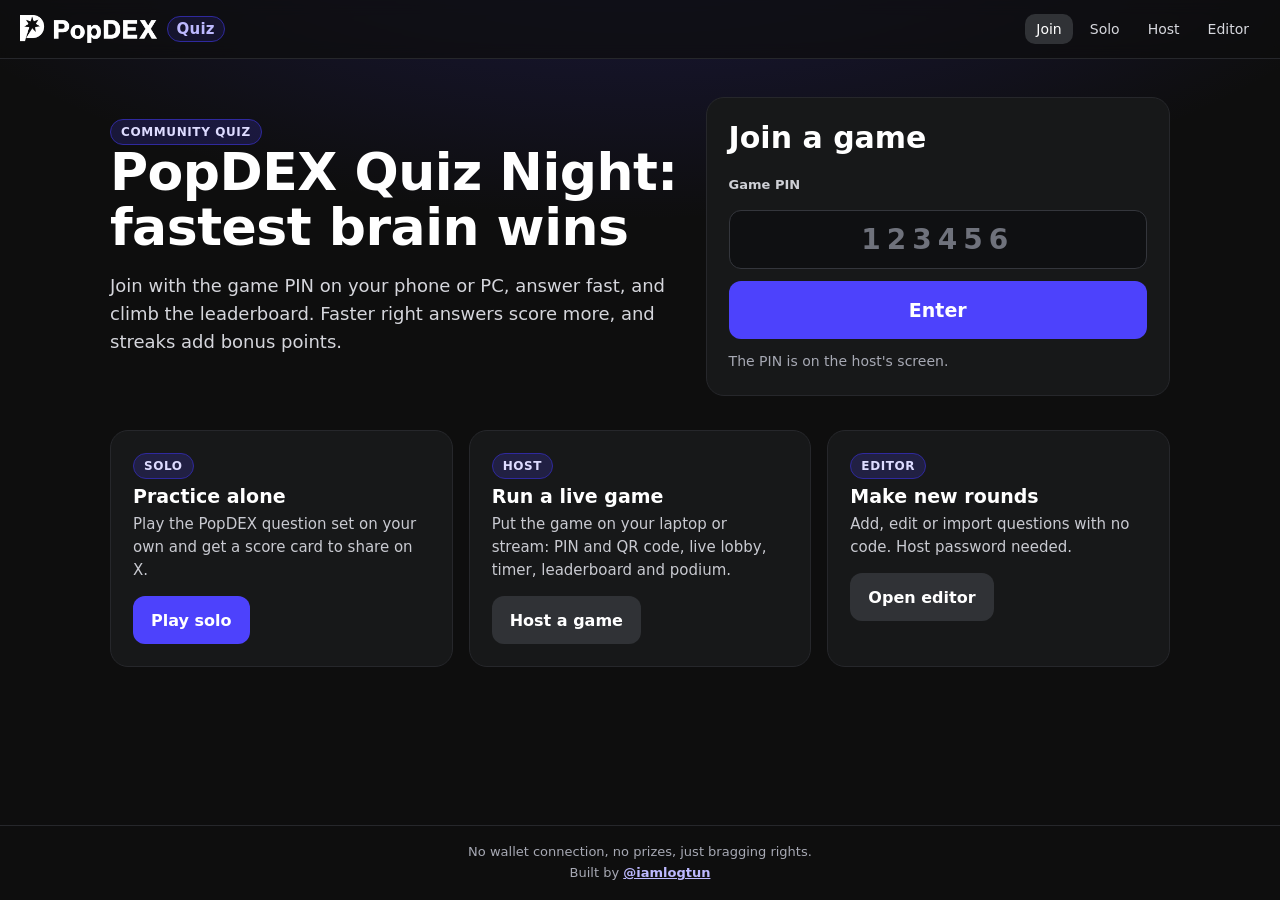
==== commit c9c835c5: "Footer: No wallet connection, no prizes, just bragging rights." ====
--- a/index.html
+++ b/index.html
@@ -8,7 +8,7 @@
 <meta name="theme-color" content="#0E0E0E">
 <meta property="og:title" content="PopDEX Quiz Night: fastest brain wins">
 <meta property="og:description" content="Join with the game PIN on your phone or PC, answer fast, and climb the leaderboard.">
-<meta property="og:image" content="https://popdex-quiz.sites.tab.bot/og.png?v=2">
+<meta property="og:image" content="https://popdex-quiz.vercel.app/og.png?v=2">
 <meta name="twitter:card" content="summary_large_image">
 <link rel="icon" href="favicon.png">
 <link rel="apple-touch-icon" href="apple-touch-icon.png">
@@ -43,7 +43,7 @@
 
 </main>
 <footer>
-  <div>Not an official PopDEX product. No wallet, no prizes, just bragging rights.</div>
+  <div>No wallet connection, no prizes, just bragging rights.</div>
   <div>Built by <a href="https://x.com/iamlogtun" target="_blank" rel="noopener">@iamlogtun</a></div>
 </footer>
 <script src="common.js?v=20"></script><script src="home.js?v=5"></script>
